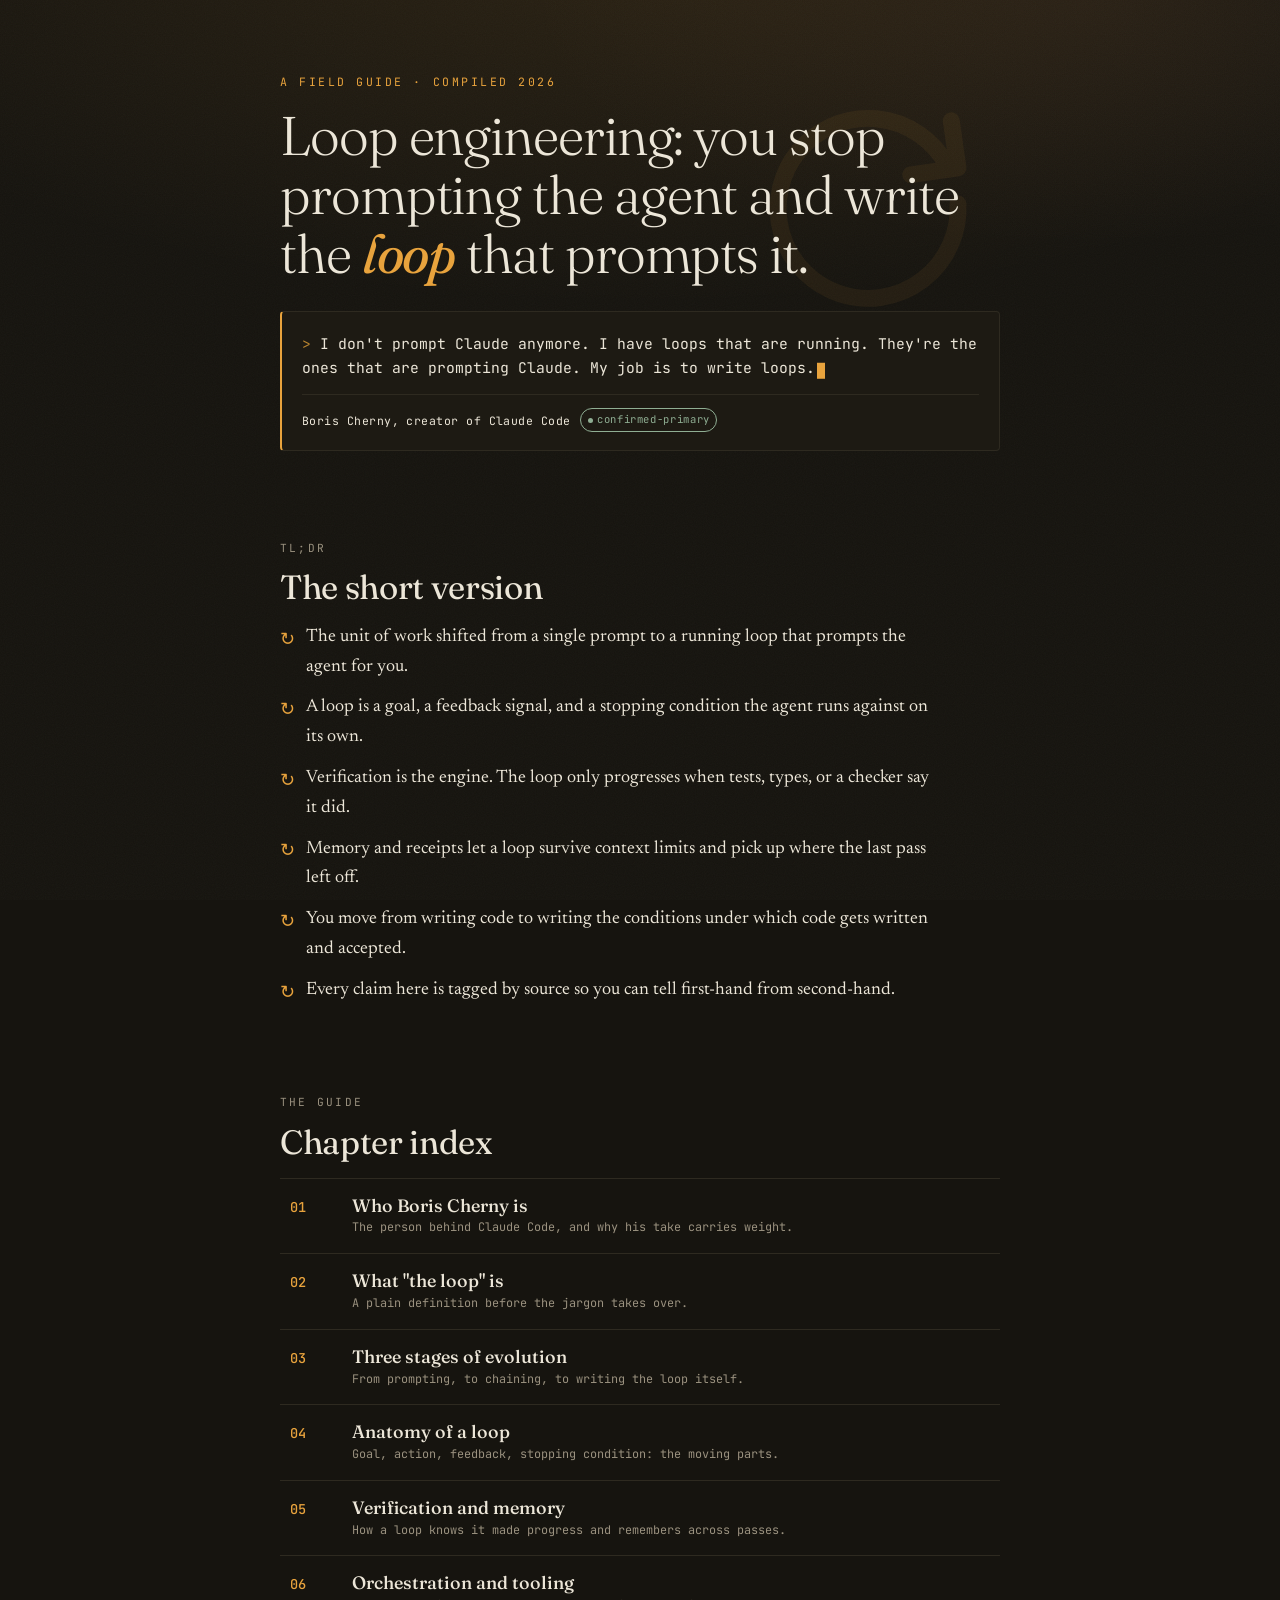
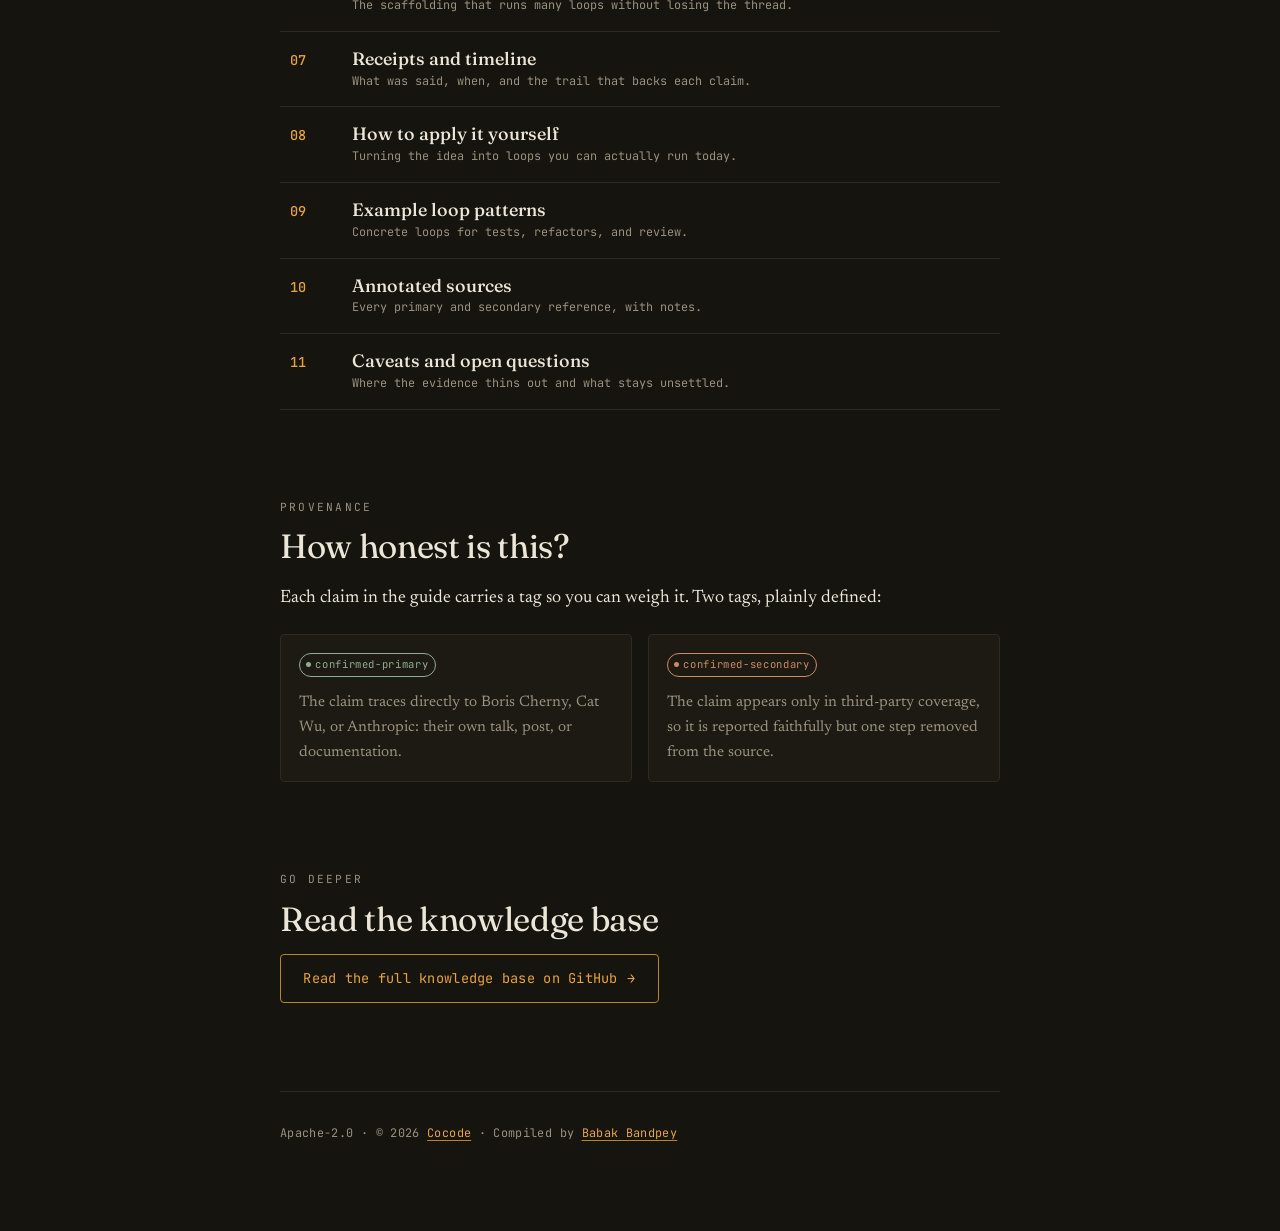
==== website/index.html @ 92f1a85a "feat: loop-engineering knowledge base, Pages site, and GitHub infrastructure A fact-checked knowledg" ====
<!DOCTYPE html>
<!--
  Loop Engineering — a fact-checked field guide.
  Primary keyword: loop engineering
  Secondary: Boris Cherny, Claude Code agent loops, autonomous coding agents
  Search intent: informational
-->
<html lang="en">
<head>
  <meta charset="UTF-8">
  <meta name="viewport" content="width=device-width, initial-scale=1">

  <title>Loop Engineering — Boris Cherny's Claude Code Methodology</title>
  <meta name="description" content="A fact-checked field guide to loop engineering: how Claude Code creator Boris Cherny stopped prompting and started writing autonomous agent loops.">
  <link rel="canonical" href="https://cocodedk.github.io/loop-engineering/">
  <meta name="robots" content="index,follow">

  <!-- Open Graph -->
  <meta property="og:title" content="Loop Engineering — Boris Cherny's Claude Code Methodology">
  <meta property="og:description" content="A fact-checked field guide to loop engineering: how Claude Code creator Boris Cherny stopped prompting and started writing autonomous agent loops.">
  <meta property="og:type" content="website">
  <meta property="og:url" content="https://cocodedk.github.io/loop-engineering/">
  <meta property="og:image" content="https://cocodedk.github.io/loop-engineering/og.png">
  <meta property="og:image:width" content="1200">
  <meta property="og:image:height" content="630">
  <meta property="og:image:alt" content="Loop Engineering — you write the loop that prompts the agent.">

  <!-- Twitter -->
  <meta name="twitter:card" content="summary_large_image">
  <meta name="twitter:title" content="Loop Engineering — Boris Cherny's Claude Code Methodology">
  <meta name="twitter:description" content="A fact-checked field guide to loop engineering: how Claude Code creator Boris Cherny stopped prompting and started writing autonomous agent loops.">
  <meta name="twitter:image" content="https://cocodedk.github.io/loop-engineering/og.png">

  <link rel="icon" type="image/svg+xml" href="favicon.svg">

  <!-- fonts -->
  <link rel="preconnect" href="https://fonts.googleapis.com">
  <link rel="preconnect" href="https://fonts.gstatic.com" crossorigin>
  <link rel="stylesheet" href="https://fonts.googleapis.com/css2?family=Fraunces:opsz,wght@9..144,300;9..144,400;9..144,500;9..144,600&family=Newsreader:opsz,wght@6..72,400;6..72,500&family=JetBrains+Mono:wght@400;500&display=swap">

  <link rel="stylesheet" href="css/base.css">
  <link rel="stylesheet" href="css/hero.css">
  <link rel="stylesheet" href="css/content.css">
  <link rel="stylesheet" href="css/motion.css">

  <script type="application/ld+json">
  {
    "@context": "https://schema.org",
    "@type": "TechArticle",
    "headline": "Loop Engineering",
    "about": "Boris Cherny's loop methodology for Claude Code",
    "description": "A fact-checked field guide to loop engineering: how Claude Code creator Boris Cherny stopped prompting and started writing autonomous agent loops.",
    "url": "https://cocodedk.github.io/loop-engineering/",
    "image": "https://cocodedk.github.io/loop-engineering/og.png",
    "datePublished": "2026-06-16",
    "dateModified": "2026-06-16",
    "inLanguage": "en",
    "author": {
      "@type": "Person",
      "name": "Babak Bandpey",
      "url": "https://cocode.dk",
      "sameAs": [
        "https://linkedin.com/in/babakbandpey",
        "https://github.com/cocodedk"
      ]
    }
  }
  </script>
</head>
<body>
  <div class="wrap">
    <header class="hero">
      <svg class="hero__glyph" viewBox="0 0 32 32" aria-hidden="true" fill="none" stroke="currentColor" stroke-width="1.5" stroke-linecap="round" stroke-linejoin="round">
        <path d="M23 12.5A8 8 0 1 0 24 16"/>
        <path d="M23.4 8.6 24 12.8l-4.2.6"/>
      </svg>

      <p class="eyebrow fade-up d1">A FIELD GUIDE · COMPILED 2026</p>

      <h1 class="hero__thesis fade-up d2">
        Loop engineering: you stop prompting the agent and write the <em>loop</em> that prompts it.
      </h1>

      <figure class="callout fade-up d3">
        <blockquote class="callout__quote">
          I don't prompt Claude anymore. I have loops that are running. They're the ones that are prompting Claude. My job is to write loops.<span class="cursor" aria-hidden="true"></span>
        </blockquote>
        <figcaption class="callout__by">
          <cite>Boris Cherny, creator of Claude Code</cite>
          <span class="chip chip--sage">confirmed-primary</span>
        </figcaption>
      </figure>
    </header>

    <main>
      <section class="tldr fade-up d4" aria-labelledby="tldr-h">
        <p class="kicker">TL;DR</p>
        <h2 id="tldr-h">The short version</h2>
        <ul>
          <li>The unit of work shifted from a single prompt to a running loop that prompts the agent for you.</li>
          <li>A loop is a goal, a feedback signal, and a stopping condition the agent runs against on its own.</li>
          <li>Verification is the engine. The loop only progresses when tests, types, or a checker say it did.</li>
          <li>Memory and receipts let a loop survive context limits and pick up where the last pass left off.</li>
          <li>You move from writing code to writing the conditions under which code gets written and accepted.</li>
          <li>Every claim here is tagged by source so you can tell first-hand from second-hand.</li>
        </ul>
      </section>

      <section aria-labelledby="chapters-h">
        <p class="kicker">The guide</p>
        <h2 id="chapters-h">Chapter index</h2>
        <ol class="chapters">
          <li>
            <a class="chapter" href="https://github.com/cocodedk/loop-engineering/blob/main/docs/01-who-is-boris-cherny.md">
              <span class="chapter__num">01</span>
              <span class="chapter__title">Who Boris Cherny is</span>
              <span class="chapter__desc">The person behind Claude Code, and why his take carries weight.</span>
            </a>
          </li>
          <li>
            <a class="chapter" href="https://github.com/cocodedk/loop-engineering/blob/main/docs/02-what-is-the-loop.md">
              <span class="chapter__num">02</span>
              <span class="chapter__title">What "the loop" is</span>
              <span class="chapter__desc">A plain definition before the jargon takes over.</span>
            </a>
          </li>
          <li>
            <a class="chapter" href="https://github.com/cocodedk/loop-engineering/blob/main/docs/03-three-stages.md">
              <span class="chapter__num">03</span>
              <span class="chapter__title">Three stages of evolution</span>
              <span class="chapter__desc">From prompting, to chaining, to writing the loop itself.</span>
            </a>
          </li>
          <li>
            <a class="chapter" href="https://github.com/cocodedk/loop-engineering/blob/main/docs/04-loop-anatomy.md">
              <span class="chapter__num">04</span>
              <span class="chapter__title">Anatomy of a loop</span>
              <span class="chapter__desc">Goal, action, feedback, stopping condition: the moving parts.</span>
            </a>
          </li>
          <li>
            <a class="chapter" href="https://github.com/cocodedk/loop-engineering/blob/main/docs/05-verification-and-memory.md">
              <span class="chapter__num">05</span>
              <span class="chapter__title">Verification and memory</span>
              <span class="chapter__desc">How a loop knows it made progress and remembers across passes.</span>
            </a>
          </li>
          <li>
            <a class="chapter" href="https://github.com/cocodedk/loop-engineering/blob/main/docs/06-orchestration-and-tooling.md">
              <span class="chapter__num">06</span>
              <span class="chapter__title">Orchestration and tooling</span>
              <span class="chapter__desc">The scaffolding that runs many loops without losing the thread.</span>
            </a>
          </li>
          <li>
            <a class="chapter" href="https://github.com/cocodedk/loop-engineering/blob/main/docs/07-receipts-and-timeline.md">
              <span class="chapter__num">07</span>
              <span class="chapter__title">Receipts and timeline</span>
              <span class="chapter__desc">What was said, when, and the trail that backs each claim.</span>
            </a>
          </li>
          <li>
            <a class="chapter" href="https://github.com/cocodedk/loop-engineering/blob/main/docs/08-how-to-apply.md">
              <span class="chapter__num">08</span>
              <span class="chapter__title">How to apply it yourself</span>
              <span class="chapter__desc">Turning the idea into loops you can actually run today.</span>
            </a>
          </li>
          <li>
            <a class="chapter" href="https://github.com/cocodedk/loop-engineering/blob/main/docs/09-example-loops.md">
              <span class="chapter__num">09</span>
              <span class="chapter__title">Example loop patterns</span>
              <span class="chapter__desc">Concrete loops for tests, refactors, and review.</span>
            </a>
          </li>
          <li>
            <a class="chapter" href="https://github.com/cocodedk/loop-engineering/blob/main/docs/10-sources.md">
              <span class="chapter__num">10</span>
              <span class="chapter__title">Annotated sources</span>
              <span class="chapter__desc">Every primary and secondary reference, with notes.</span>
            </a>
          </li>
          <li>
            <a class="chapter" href="https://github.com/cocodedk/loop-engineering/blob/main/docs/11-caveats.md">
              <span class="chapter__num">11</span>
              <span class="chapter__title">Caveats and open questions</span>
              <span class="chapter__desc">Where the evidence thins out and what stays unsettled.</span>
            </a>
          </li>
        </ol>
      </section>

      <section aria-labelledby="honesty-h">
        <p class="kicker">Provenance</p>
        <h2 id="honesty-h">How honest is this?</h2>
        <p>Each claim in the guide carries a tag so you can weigh it. Two tags, plainly defined:</p>
        <div class="honesty__grid">
          <div class="honesty__row">
            <span class="chip chip--sage">confirmed-primary</span>
            <p>The claim traces directly to Boris Cherny, Cat Wu, or Anthropic: their own talk, post, or documentation.</p>
          </div>
          <div class="honesty__row">
            <span class="chip chip--clay">confirmed-secondary</span>
            <p>The claim appears only in third-party coverage, so it is reported faithfully but one step removed from the source.</p>
          </div>
        </div>
      </section>

      <section class="action" aria-labelledby="action-h">
        <p class="kicker">Go deeper</p>
        <h2 id="action-h">Read the knowledge base</h2>
        <a class="btn" href="https://github.com/cocodedk/loop-engineering">
          Read the full knowledge base on GitHub
          <span class="arrow" aria-hidden="true">→</span>
        </a>
      </section>
    </main>

    <footer class="site-footer">
      <p>
        Apache-2.0 · © 2026 <a href="https://cocode.dk" target="_blank" rel="noreferrer">Cocode</a> · Compiled by <a href="https://linkedin.com/in/babakbandpey" target="_blank" rel="noreferrer">Babak Bandpey</a>
      </p>
    </footer>
  </div>
</body>
</html>
---- website/css/base.css ----
/* Loop Engineering — editorial-technical design system
   terminal-meets-print-journal · one motif: the loop glyph + amber cursor */

:root {
  /* palette */
  --bg: #16140f;
  --bg-raised: #1d1a13;
  --ink: #ece6d8;
  --ink-dim: #9a917f;
  --hair: #2e2a20;
  --amber: #e8a33d;
  --amber-soft: #b9842f;
  --sage: #8fae93;
  --clay: #cd8a63;
  --link: #e8a33d;

  /* type */
  --font-display: "Fraunces", Georgia, "Times New Roman", serif;
  --font-body: "Newsreader", Georgia, "Times New Roman", serif;
  --font-mono: "JetBrains Mono", ui-monospace, "SFMono-Regular", Menlo, Consolas, monospace;

  /* rhythm */
  --measure: 66ch;
  --col: 720px;
  --gap: 1.5rem;
  --section-gap: clamp(3rem, 9vw, 5.5rem);
}

* {
  box-sizing: border-box;
}

html {
  -webkit-text-size-adjust: 100%;
  scroll-behavior: smooth;
}

body {
  margin: 0;
  background-color: var(--bg);
  color: var(--ink);
  font-family: var(--font-body);
  font-size: 18px;
  line-height: 1.65;
  font-weight: 400;
  overflow-x: hidden;
  /* warm radial glow near the top + faint grain, never flat, never black */
  background-image:
    radial-gradient(120% 70% at 50% -8%, rgba(232, 163, 61, 0.10), rgba(232, 163, 61, 0) 60%),
    radial-gradient(80% 50% at 85% 0%, rgba(205, 138, 99, 0.06), rgba(205, 138, 99, 0) 55%);
  background-attachment: fixed;
  background-repeat: no-repeat;
}

/* faint grain overlay */
body::before {
  content: "";
  position: fixed;
  inset: 0;
  pointer-events: none;
  z-index: 0;
  opacity: 0.035;
  background-image: url("data:image/svg+xml,%3Csvg xmlns='http://www.w3.org/2000/svg' width='160' height='160'%3E%3Cfilter id='n'%3E%3CfeTurbulence type='fractalNoise' baseFrequency='0.9' numOctaves='2' stitchTiles='stitch'/%3E%3C/filter%3E%3Crect width='100%25' height='100%25' filter='url(%23n)'/%3E%3C/svg%3E");
}

/* layout shell */
.wrap {
  position: relative;
  z-index: 1;
  width: 100%;
  max-width: var(--col);
  margin-inline: auto;
  padding-inline: 1.25rem;
  padding-block: clamp(2.5rem, 8vw, 4.5rem);
}

main > section {
  margin-top: var(--section-gap);
}

p {
  max-width: var(--measure);
}

a {
  color: var(--link);
  text-decoration-color: var(--amber-soft);
  text-underline-offset: 3px;
}

a:hover {
  text-decoration-color: var(--amber);
}

a:focus-visible,
.chapter:focus-visible,
.btn:focus-visible {
  outline: 2px solid var(--amber);
  outline-offset: 3px;
  border-radius: 3px;
}

/* ---------- shared bits ---------- */
.eyebrow {
  font-family: var(--font-mono);
  font-size: 0.72rem;
  letter-spacing: 0.22em;
  text-transform: uppercase;
  color: var(--amber);
  margin: 0;
}

.kicker {
  font-family: var(--font-mono);
  font-size: 0.7rem;
  letter-spacing: 0.2em;
  text-transform: uppercase;
  color: var(--ink-dim);
}

h2 {
  font-family: var(--font-display);
  font-weight: 400;
  font-size: clamp(1.55rem, 6vw, 2.1rem);
  line-height: 1.15;
  letter-spacing: -0.01em;
  margin: 0.4rem 0 1rem;
}

h3 {
  font-family: var(--font-display);
  font-weight: 500;
  font-size: 1.15rem;
  margin: 0;
}

/* verification chips */
.chip {
  display: inline-flex;
  align-items: center;
  gap: 0.4em;
  font-family: var(--font-mono);
  font-size: 0.66rem;
  letter-spacing: 0.06em;
  text-transform: lowercase;
  padding: 0.2em 0.6em;
  border-radius: 999px;
  border: 1px solid currentColor;
  white-space: nowrap;
  vertical-align: middle;
}

.chip::before {
  content: "";
  width: 0.5em;
  height: 0.5em;
  border-radius: 50%;
  background: currentColor;
}

.chip--sage {
  color: var(--sage);
}

.chip--clay {
  color: var(--clay);
}
---- website/css/hero.css ----
/* ---------- hero ---------- */
.hero {
  position: relative;
  margin-top: 0;
}

/* big faint rotating loop glyph behind the hero */
.hero__glyph {
  position: absolute;
  top: -2.5rem;
  right: -2rem;
  width: clamp(180px, 60vw, 360px);
  height: auto;
  color: var(--amber);
  opacity: 0.07;
  pointer-events: none;
  z-index: 0;
}

.hero > *:not(.hero__glyph) {
  position: relative;
  z-index: 1;
}

.hero__thesis {
  font-family: var(--font-display);
  font-weight: 300;
  font-size: clamp(2.1rem, 9vw, 3.4rem);
  line-height: 1.08;
  letter-spacing: -0.02em;
  margin: 1rem 0 1.75rem;
  color: var(--ink);
}

.hero__thesis em {
  font-style: italic;
  color: var(--amber);
  font-weight: 400;
}

/* canonical quote callout */
.callout {
  border: 1px solid var(--hair);
  border-left: 2px solid var(--amber);
  background: var(--bg-raised);
  border-radius: 4px;
  padding: 1.25rem 1.25rem 1.1rem;
  margin: 0;
}

.callout__quote {
  font-family: var(--font-mono);
  font-size: 0.92rem;
  line-height: 1.6;
  color: var(--ink);
  margin: 0;
}

.callout__quote::before {
  content: "> ";
  color: var(--amber-soft);
}

.cursor {
  display: inline-block;
  width: 0.55em;
  height: 1.05em;
  margin-left: 0.15em;
  background: var(--amber);
  vertical-align: text-bottom;
  translate: 0 0.12em;
}

.callout__by {
  display: flex;
  flex-wrap: wrap;
  align-items: center;
  gap: 0.6rem;
  margin-top: 0.9rem;
  padding-top: 0.85rem;
  border-top: 1px solid var(--hair);
  font-family: var(--font-mono);
  font-size: 0.72rem;
  letter-spacing: 0.04em;
  color: var(--ink-dim);
}

.callout__by cite {
  font-style: normal;
  color: var(--ink);
}
---- website/css/content.css ----
/* ---------- tl;dr ---------- */
.tldr ul {
  list-style: none;
  margin: 0;
  padding: 0;
  max-width: var(--measure);
}

.tldr li {
  position: relative;
  padding-left: 1.6rem;
  margin-bottom: 0.7rem;
}

.tldr li::before {
  content: "↻";
  position: absolute;
  left: 0;
  top: 0.05em;
  color: var(--amber);
  font-family: var(--font-mono);
}

/* ---------- chapter index ---------- */
.chapters {
  margin: 0;
  padding: 0;
  list-style: none;
  border-top: 1px solid var(--hair);
}

.chapter {
  display: grid;
  grid-template-columns: 2.4rem 1fr;
  grid-template-areas:
    "num title"
    "num desc";
  gap: 0 0.9rem;
  align-items: baseline;
  padding: 1rem 0.4rem;
  border-bottom: 1px solid var(--hair);
  color: var(--ink);
  text-decoration: none;
  min-height: 44px;
}

.chapter__num {
  grid-area: num;
  font-family: var(--font-mono);
  font-size: 0.85rem;
  color: var(--amber);
  font-weight: 500;
}

.chapter__title {
  grid-area: title;
  font-family: var(--font-display);
  font-weight: 500;
  font-size: 1.12rem;
  line-height: 1.25;
  position: relative;
  width: max-content;
  max-width: 100%;
}

/* amber underline draw on hover */
.chapter__title::after {
  content: "";
  position: absolute;
  left: 0;
  bottom: -2px;
  width: 100%;
  height: 1px;
  background: var(--amber);
  transform: scaleX(0);
  transform-origin: left;
  transition: transform 0.32s ease;
}

.chapter__desc {
  grid-area: desc;
  font-family: var(--font-mono);
  font-size: 0.74rem;
  line-height: 1.5;
  color: var(--ink-dim);
  margin-top: 0.15rem;
}

@media (prefers-reduced-motion: no-preference) {
  .chapter {
    transition: transform 0.25s ease, background-color 0.25s ease;
  }
  .chapter:hover,
  .chapter:focus-visible {
    transform: translateX(6px);
  }
  .chapter:hover .chapter__title::after,
  .chapter:focus-visible .chapter__title::after {
    transform: scaleX(1);
  }
}

@media (prefers-reduced-motion: reduce) {
  .chapter:hover .chapter__title::after,
  .chapter:focus-visible .chapter__title::after {
    transform: scaleX(1);
  }
}

/* ---------- honesty section ---------- */
.honesty__grid {
  display: grid;
  gap: 1rem;
  margin-top: 1.25rem;
}

.honesty__row {
  border: 1px solid var(--hair);
  border-radius: 4px;
  padding: 1rem 1.1rem;
  background: var(--bg-raised);
}

.honesty__row p {
  margin: 0.6rem 0 0;
  font-size: 0.95rem;
  color: var(--ink-dim);
}

/* ---------- primary action ---------- */
.action {
  text-align: left;
}

.btn {
  display: inline-flex;
  align-items: center;
  gap: 0.6rem;
  min-height: 44px;
  padding: 0.75rem 1.4rem;
  font-family: var(--font-mono);
  font-size: 0.85rem;
  letter-spacing: 0.02em;
  color: var(--amber);
  background: transparent;
  border: 1px solid var(--amber-soft);
  border-radius: 4px;
  text-decoration: none;
  transition: background-color 0.2s ease, border-color 0.2s ease, color 0.2s ease;
}

.btn:hover {
  background: rgba(232, 163, 61, 0.10);
  border-color: var(--amber);
  text-decoration: none;
}

.btn .arrow {
  transition: transform 0.2s ease;
}

.btn:hover .arrow {
  transform: translateX(3px);
}

/* ---------- footer ---------- */
.site-footer {
  margin-top: var(--section-gap);
  padding-block: 2rem 1rem;
  border-top: 1px solid var(--hair);
  font-family: var(--font-mono);
  font-size: 0.74rem;
  letter-spacing: 0.03em;
  color: var(--ink-dim);
}

.site-footer p {
  margin: 0;
}
---- website/css/motion.css ----
/* ---------- motion: orchestrated page load ---------- */
@media (prefers-reduced-motion: no-preference) {
  .fade-up {
    opacity: 0;
    transform: translateY(14px);
    animation: fadeUp 0.7s cubic-bezier(0.22, 1, 0.36, 1) forwards;
  }
  .d1 { animation-delay: 0.05s; }
  .d2 { animation-delay: 0.18s; }
  .d3 { animation-delay: 0.32s; }
  .d4 { animation-delay: 0.46s; }
  .d5 { animation-delay: 0.60s; }

  @keyframes fadeUp {
    to { opacity: 1; transform: translateY(0); }
  }

  /* blinking amber cursor */
  .cursor {
    animation: blink 1.05s steps(2, start) infinite;
  }
  @keyframes blink {
    0%, 100% { opacity: 1; }
    50% { opacity: 0; }
  }

  /* loop glyph rotates once on load */
  .hero__glyph {
    animation: spinOnce 1.4s cubic-bezier(0.22, 1, 0.36, 1) 0.1s both;
  }
  @keyframes spinOnce {
    from { transform: rotate(-180deg); opacity: 0; }
    to { transform: rotate(0deg); opacity: 0.07; }
  }
}

/* ---------- breakpoints (mobile-first) ---------- */
@media (min-width: 640px) {
  body { font-size: 18px; }
  .chapter {
    grid-template-columns: 3rem 1fr;
    padding-inline: 0.6rem;
  }
}

@media (min-width: 768px) {
  .honesty__grid {
    grid-template-columns: 1fr 1fr;
  }
  .hero__glyph {
    top: -3rem;
    right: -3rem;
  }
}

@media (min-width: 1024px) {
  .wrap {
    padding-inline: 0;
  }
}
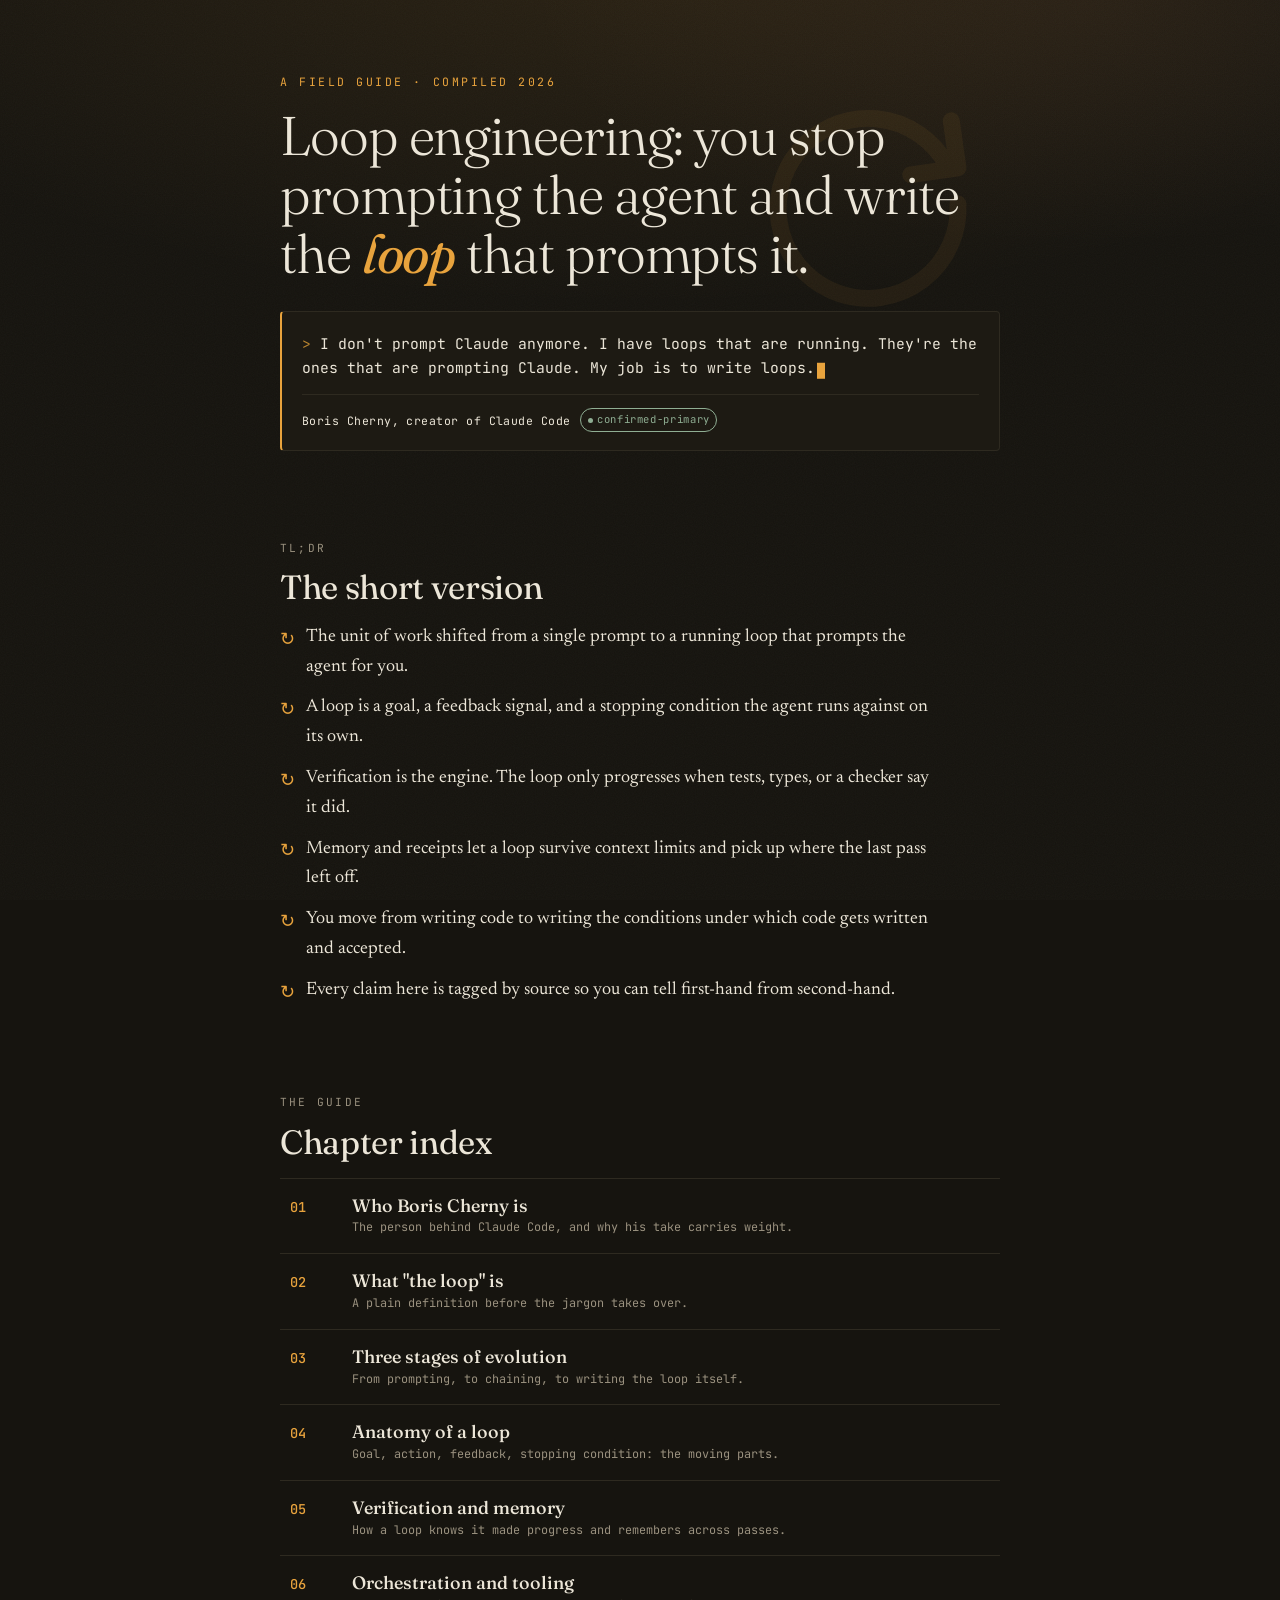
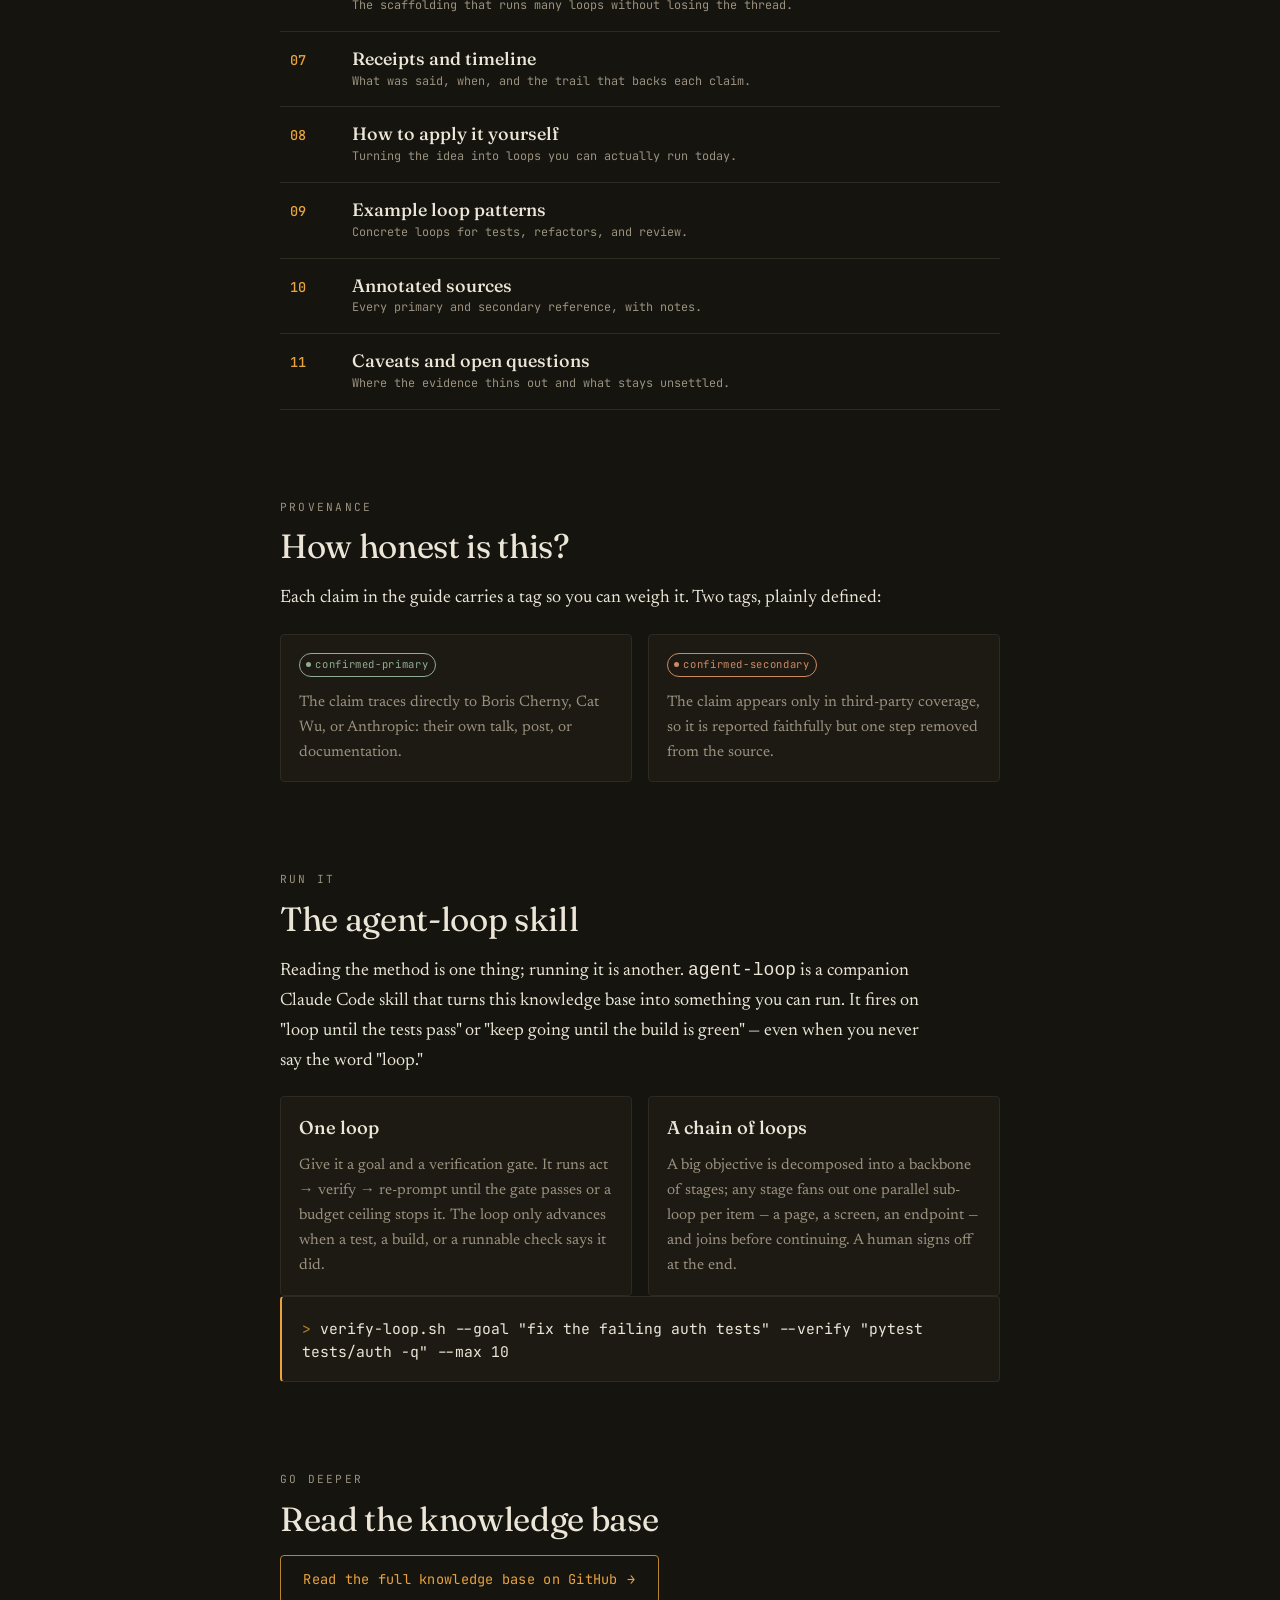
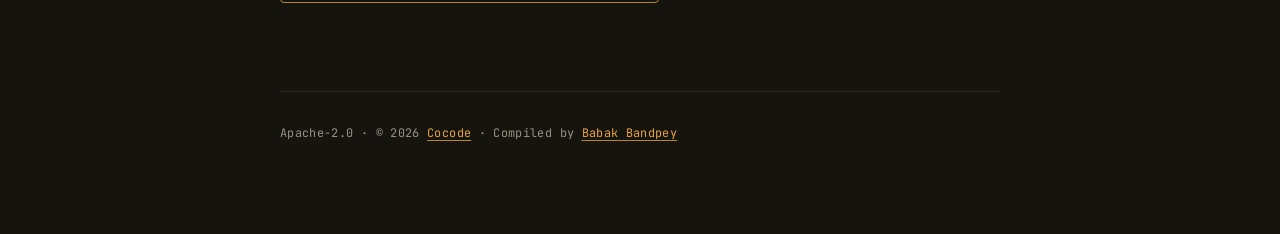
==== commit 9453c56b: "docs: document the agent-loop skill in the README and site Add a 'Run it — the agent-loop skill' sec" ====
--- a/website/index.html
+++ b/website/index.html
@@ -206,6 +206,25 @@
         </div>
       </section>
 
+      <section aria-labelledby="skill-h">
+        <p class="kicker">Run it</p>
+        <h2 id="skill-h">The agent-loop skill</h2>
+        <p>Reading the method is one thing; running it is another. <code>agent-loop</code> is a companion Claude Code skill that turns this knowledge base into something you can run. It fires on "loop until the tests pass" or "keep going until the build is green" — even when you never say the word "loop."</p>
+        <div class="honesty__grid">
+          <div class="honesty__row">
+            <h3>One loop</h3>
+            <p>Give it a goal and a verification gate. It runs act → verify → re-prompt until the gate passes or a budget ceiling stops it. The loop only advances when a test, a build, or a runnable check says it did.</p>
+          </div>
+          <div class="honesty__row">
+            <h3>A chain of loops</h3>
+            <p>A big objective is decomposed into a backbone of stages; any stage fans out one parallel sub-loop per item — a page, a screen, an endpoint — and joins before continuing. A human signs off at the end.</p>
+          </div>
+        </div>
+        <figure class="callout">
+          <blockquote class="callout__quote">verify-loop.sh --goal "fix the failing auth tests" --verify "pytest tests/auth -q" --max 10</blockquote>
+        </figure>
+      </section>
+
       <section class="action" aria-labelledby="action-h">
         <p class="kicker">Go deeper</p>
         <h2 id="action-h">Read the knowledge base</h2>
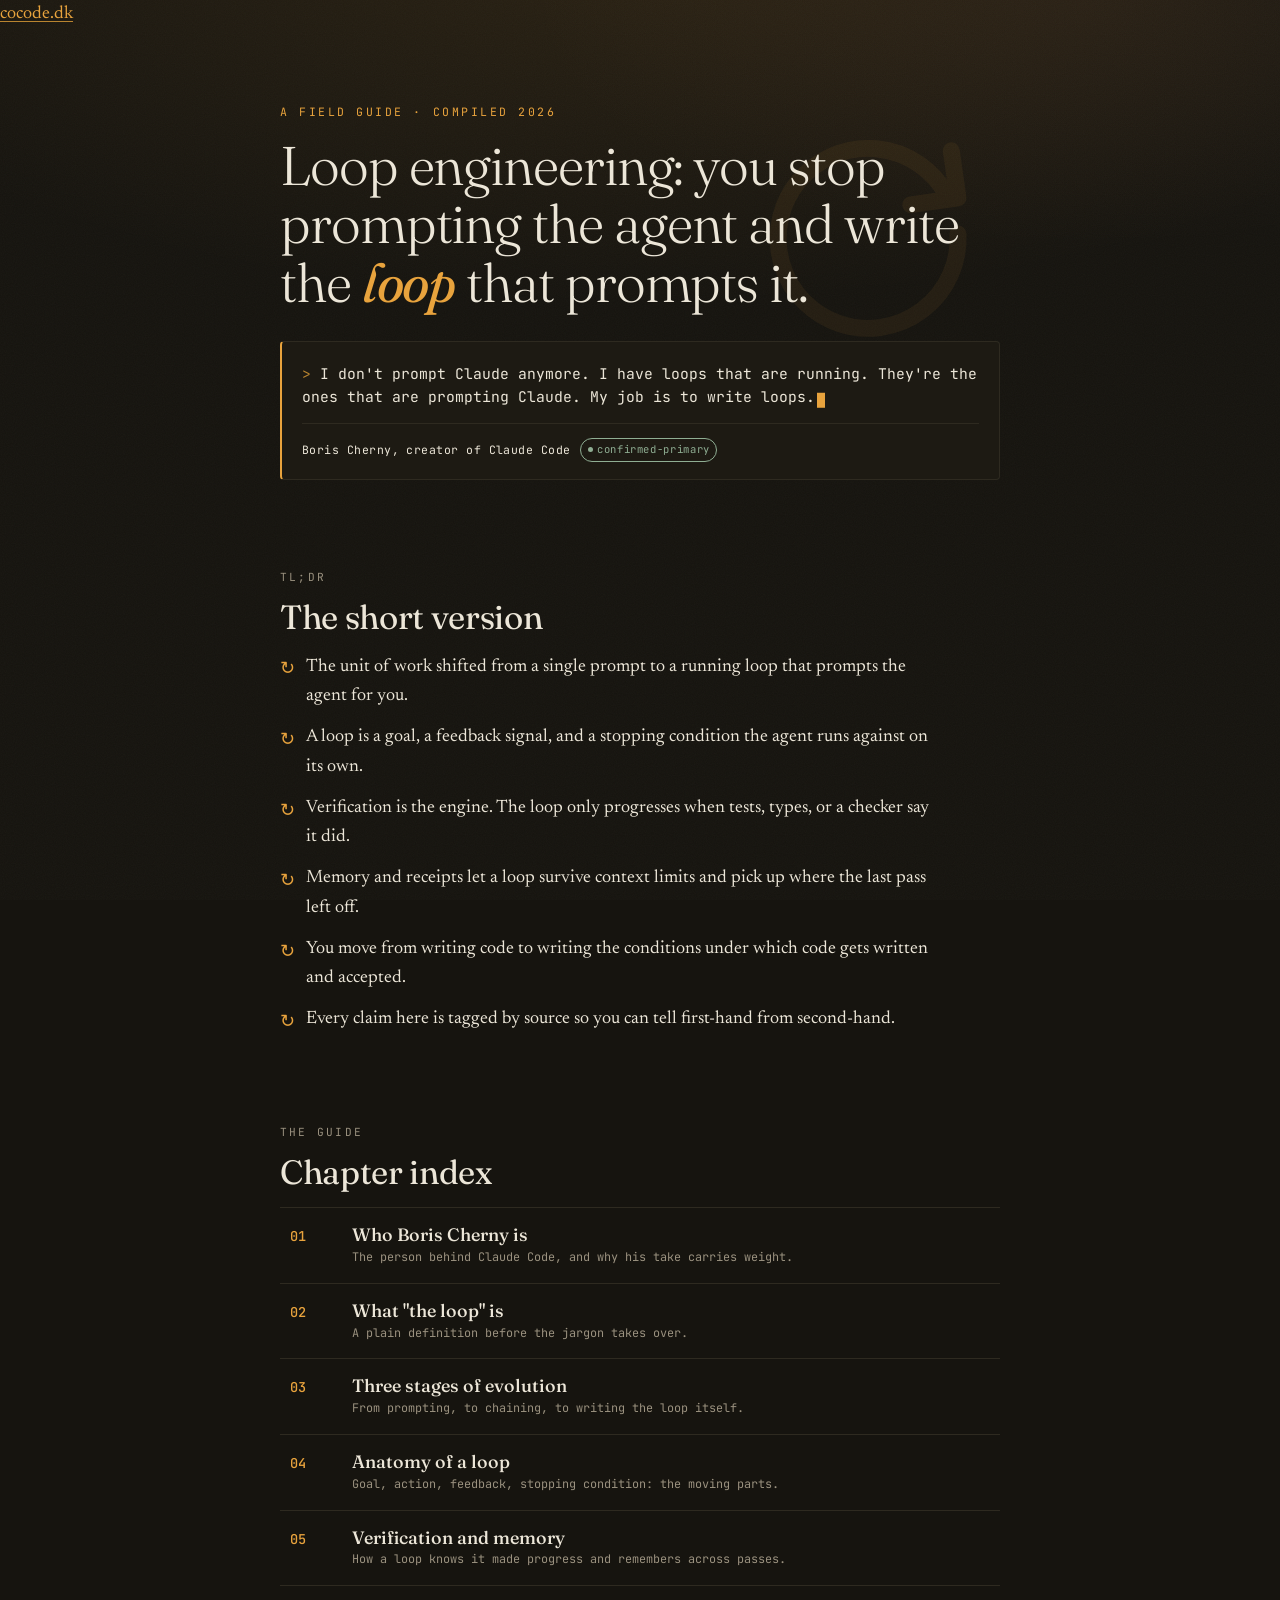
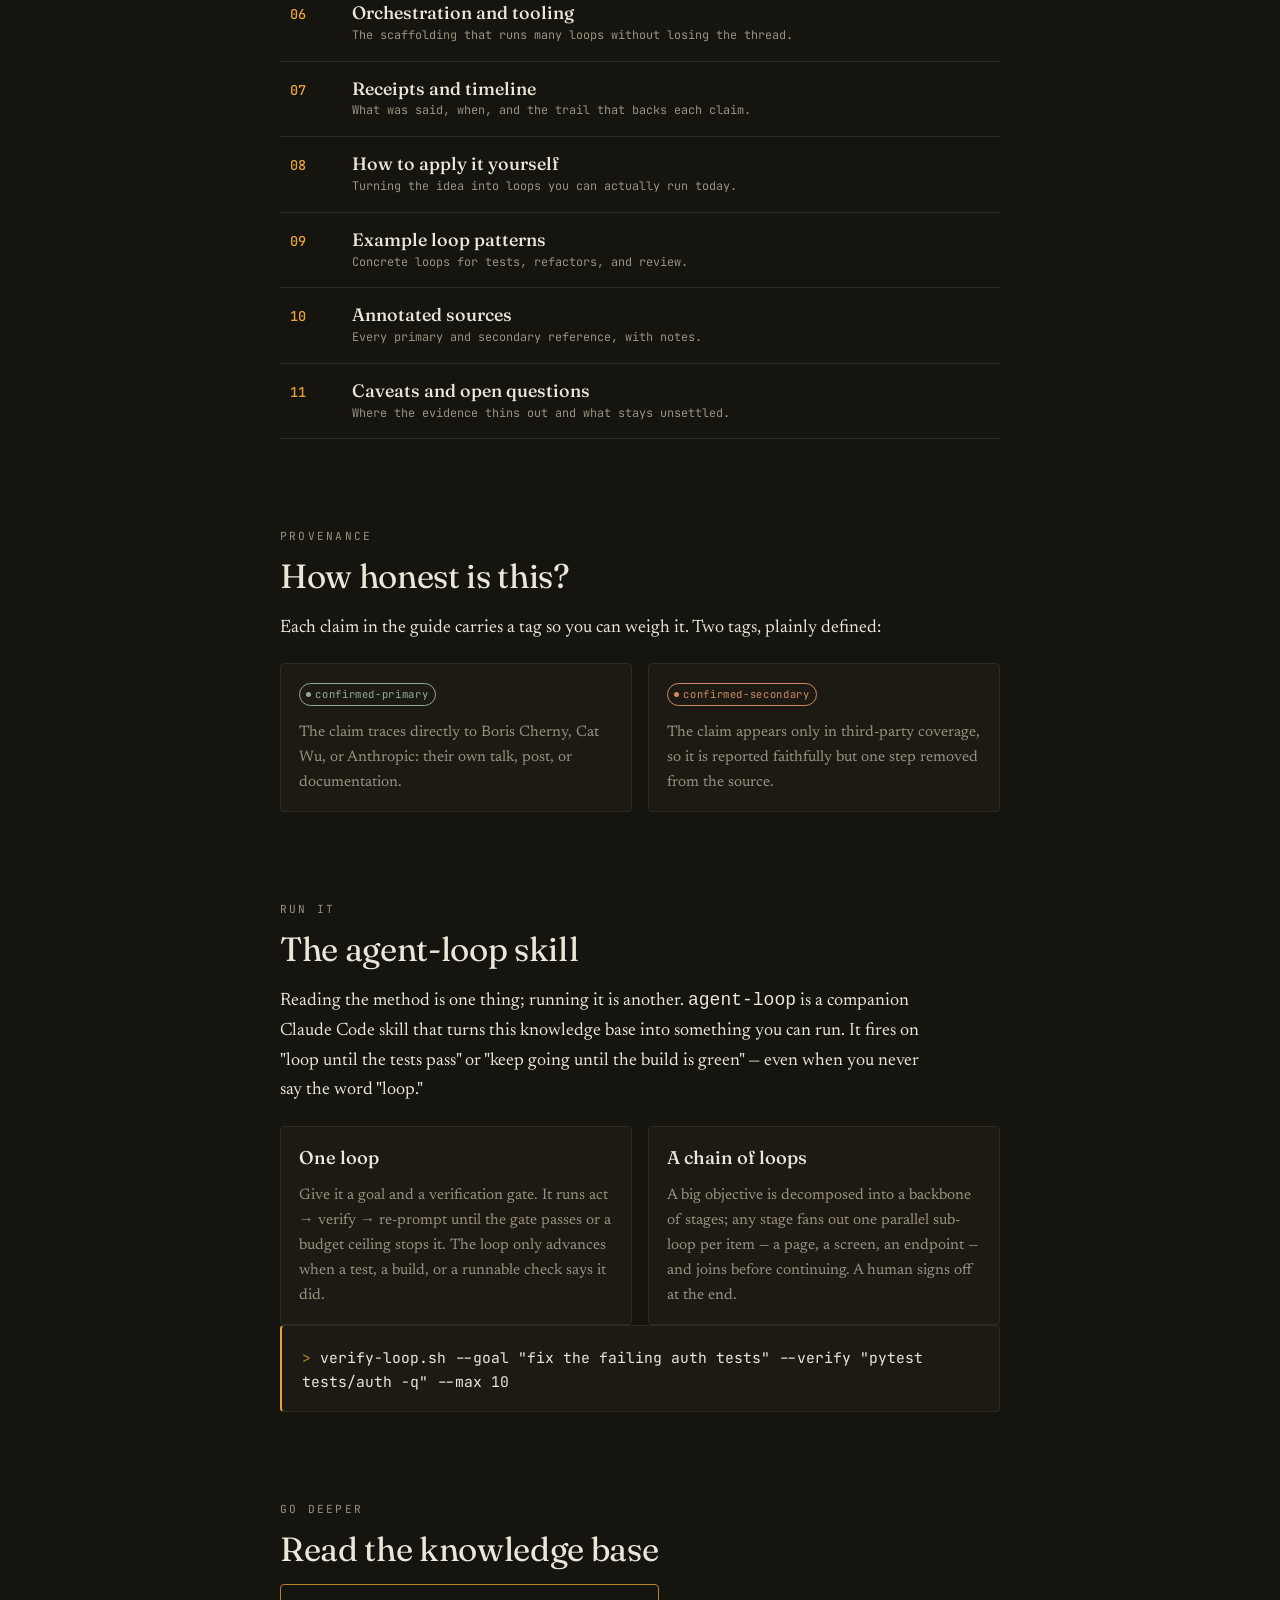
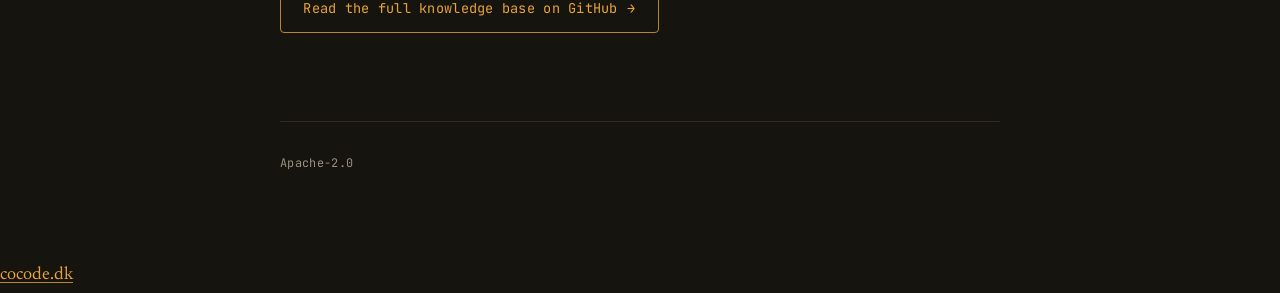
==== commit d5b67a1c: "feat(site): wear the cocode.dk family frame This page has no site-wide top bar of its own — the exis" ====
--- a/website/index.html
+++ b/website/index.html
@@ -12,15 +12,15 @@
 
   <title>Loop Engineering — Boris Cherny's Claude Code Methodology</title>
   <meta name="description" content="A fact-checked field guide to loop engineering: how Claude Code creator Boris Cherny stopped prompting and started writing autonomous agent loops.">
-  <link rel="canonical" href="https://cocodedk.github.io/loop-engineering/">
+  <link rel="canonical" href="https://loops.cocode.dk/">
   <meta name="robots" content="index,follow">
 
   <!-- Open Graph -->
   <meta property="og:title" content="Loop Engineering — Boris Cherny's Claude Code Methodology">
   <meta property="og:description" content="A fact-checked field guide to loop engineering: how Claude Code creator Boris Cherny stopped prompting and started writing autonomous agent loops.">
   <meta property="og:type" content="website">
-  <meta property="og:url" content="https://cocodedk.github.io/loop-engineering/">
-  <meta property="og:image" content="https://cocodedk.github.io/loop-engineering/og.png">
+  <meta property="og:url" content="https://loops.cocode.dk/">
+  <meta property="og:image" content="https://loops.cocode.dk/og.png">
   <meta property="og:image:width" content="1200">
   <meta property="og:image:height" content="630">
   <meta property="og:image:alt" content="Loop Engineering — you write the loop that prompts the agent.">
@@ -29,7 +29,7 @@
   <meta name="twitter:card" content="summary_large_image">
   <meta name="twitter:title" content="Loop Engineering — Boris Cherny's Claude Code Methodology">
   <meta name="twitter:description" content="A fact-checked field guide to loop engineering: how Claude Code creator Boris Cherny stopped prompting and started writing autonomous agent loops.">
-  <meta name="twitter:image" content="https://cocodedk.github.io/loop-engineering/og.png">
+  <meta name="twitter:image" content="https://loops.cocode.dk/og.png">
 
   <link rel="icon" type="image/svg+xml" href="favicon.svg">
 
@@ -42,6 +42,8 @@
   <link rel="stylesheet" href="css/hero.css">
   <link rel="stylesheet" href="css/content.css">
   <link rel="stylesheet" href="css/motion.css">
+  <link rel="stylesheet" href="https://brand.cocode.dk/v1.css">
+  <script type="module" src="https://brand.cocode.dk/v1.js"></script>
 
   <script type="application/ld+json">
   {
@@ -50,8 +52,8 @@
     "headline": "Loop Engineering",
     "about": "Boris Cherny's loop methodology for Claude Code",
     "description": "A fact-checked field guide to loop engineering: how Claude Code creator Boris Cherny stopped prompting and started writing autonomous agent loops.",
-    "url": "https://cocodedk.github.io/loop-engineering/",
-    "image": "https://cocodedk.github.io/loop-engineering/og.png",
+    "url": "https://loops.cocode.dk/",
+    "image": "https://loops.cocode.dk/og.png",
     "datePublished": "2026-06-16",
     "dateModified": "2026-06-16",
     "inLanguage": "en",
@@ -68,6 +70,12 @@
   </script>
 </head>
 <body>
+  <!-- The cocode.dk family frame. Without JavaScript its children show instead: a way home.
+       No hreflang alternates on this page — it has no other language. -->
+  <cocode-head project="Loop Engineering" accent="#e8a33d" on-accent="#16140f" dark>
+    <a href="https://cocode.dk">cocode.dk</a>
+  </cocode-head>
+
   <div class="wrap">
     <header class="hero">
       <svg class="hero__glyph" viewBox="0 0 32 32" aria-hidden="true" fill="none" stroke="currentColor" stroke-width="1.5" stroke-linecap="round" stroke-linejoin="round">
@@ -236,10 +244,12 @@
     </main>
 
     <footer class="site-footer">
-      <p>
-        Apache-2.0 · © 2026 <a href="https://cocode.dk" target="_blank" rel="noreferrer">Cocode</a> · Compiled by <a href="https://linkedin.com/in/babakbandpey" target="_blank" rel="noreferrer">Babak Bandpey</a>
-      </p>
+      <p>Apache-2.0</p>
     </footer>
   </div>
+
+  <cocode-foot repo="cocodedk/loop-engineering" dark>
+    <a href="https://cocode.dk">cocode.dk</a>
+  </cocode-foot>
 </body>
 </html>
--- a/website/css/base.css
+++ b/website/css/base.css
@@ -72,6 +72,15 @@
   margin-inline: auto;
   padding-inline: 1.25rem;
   padding-block: clamp(2.5rem, 8vw, 4.5rem);
+}
+
+/* The cocode.dk frame lines up with this column. It sits outside .wrap (a direct child of
+   body, as the frame requires), so it needs the same z-index to clear body::before's grain. */
+cocode-head, cocode-foot {
+  --cocode-max: var(--col);
+  --cocode-gutter: 1.25rem;
+  position: relative;
+  z-index: 1;
 }
 
 main > section {
--- a/website/css/motion.css
+++ b/website/css/motion.css
@@ -57,4 +57,7 @@
   .wrap {
     padding-inline: 0;
   }
+  cocode-head, cocode-foot {
+    --cocode-gutter: 0px;
+  }
 }
